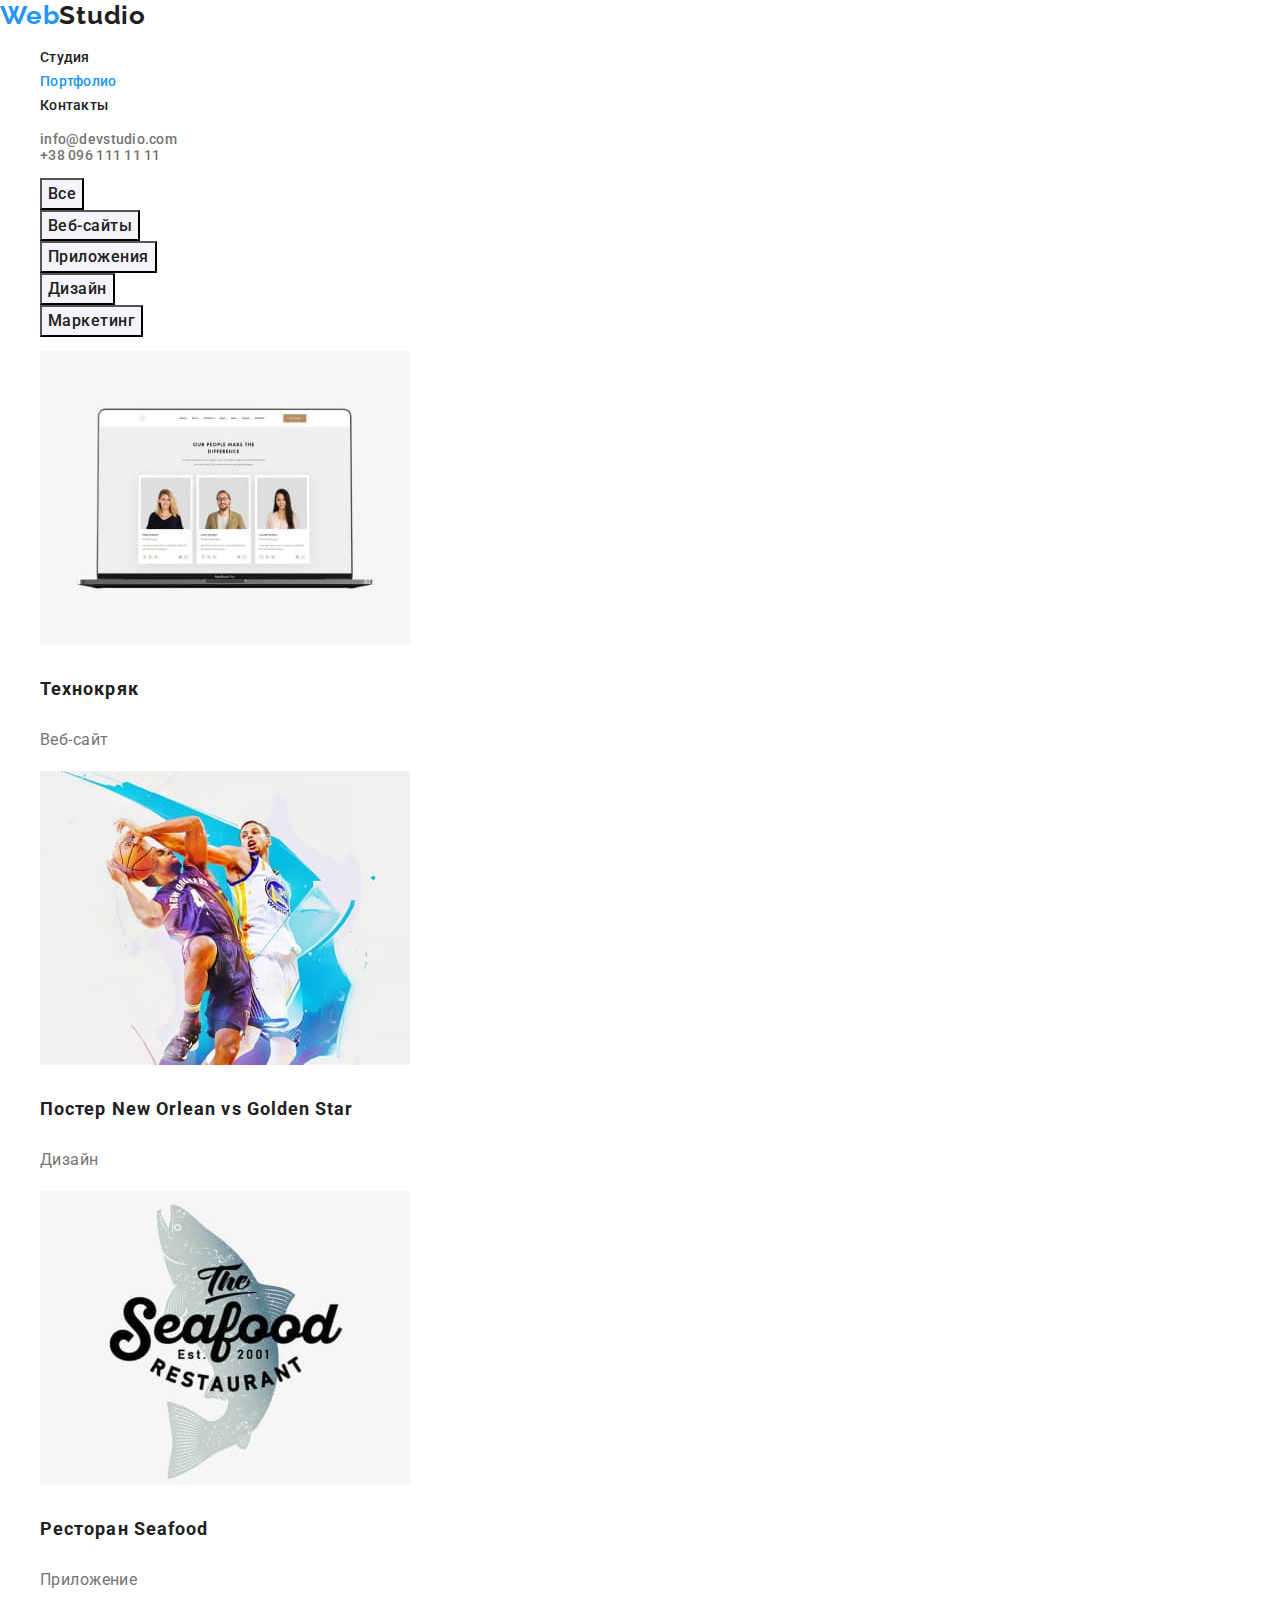
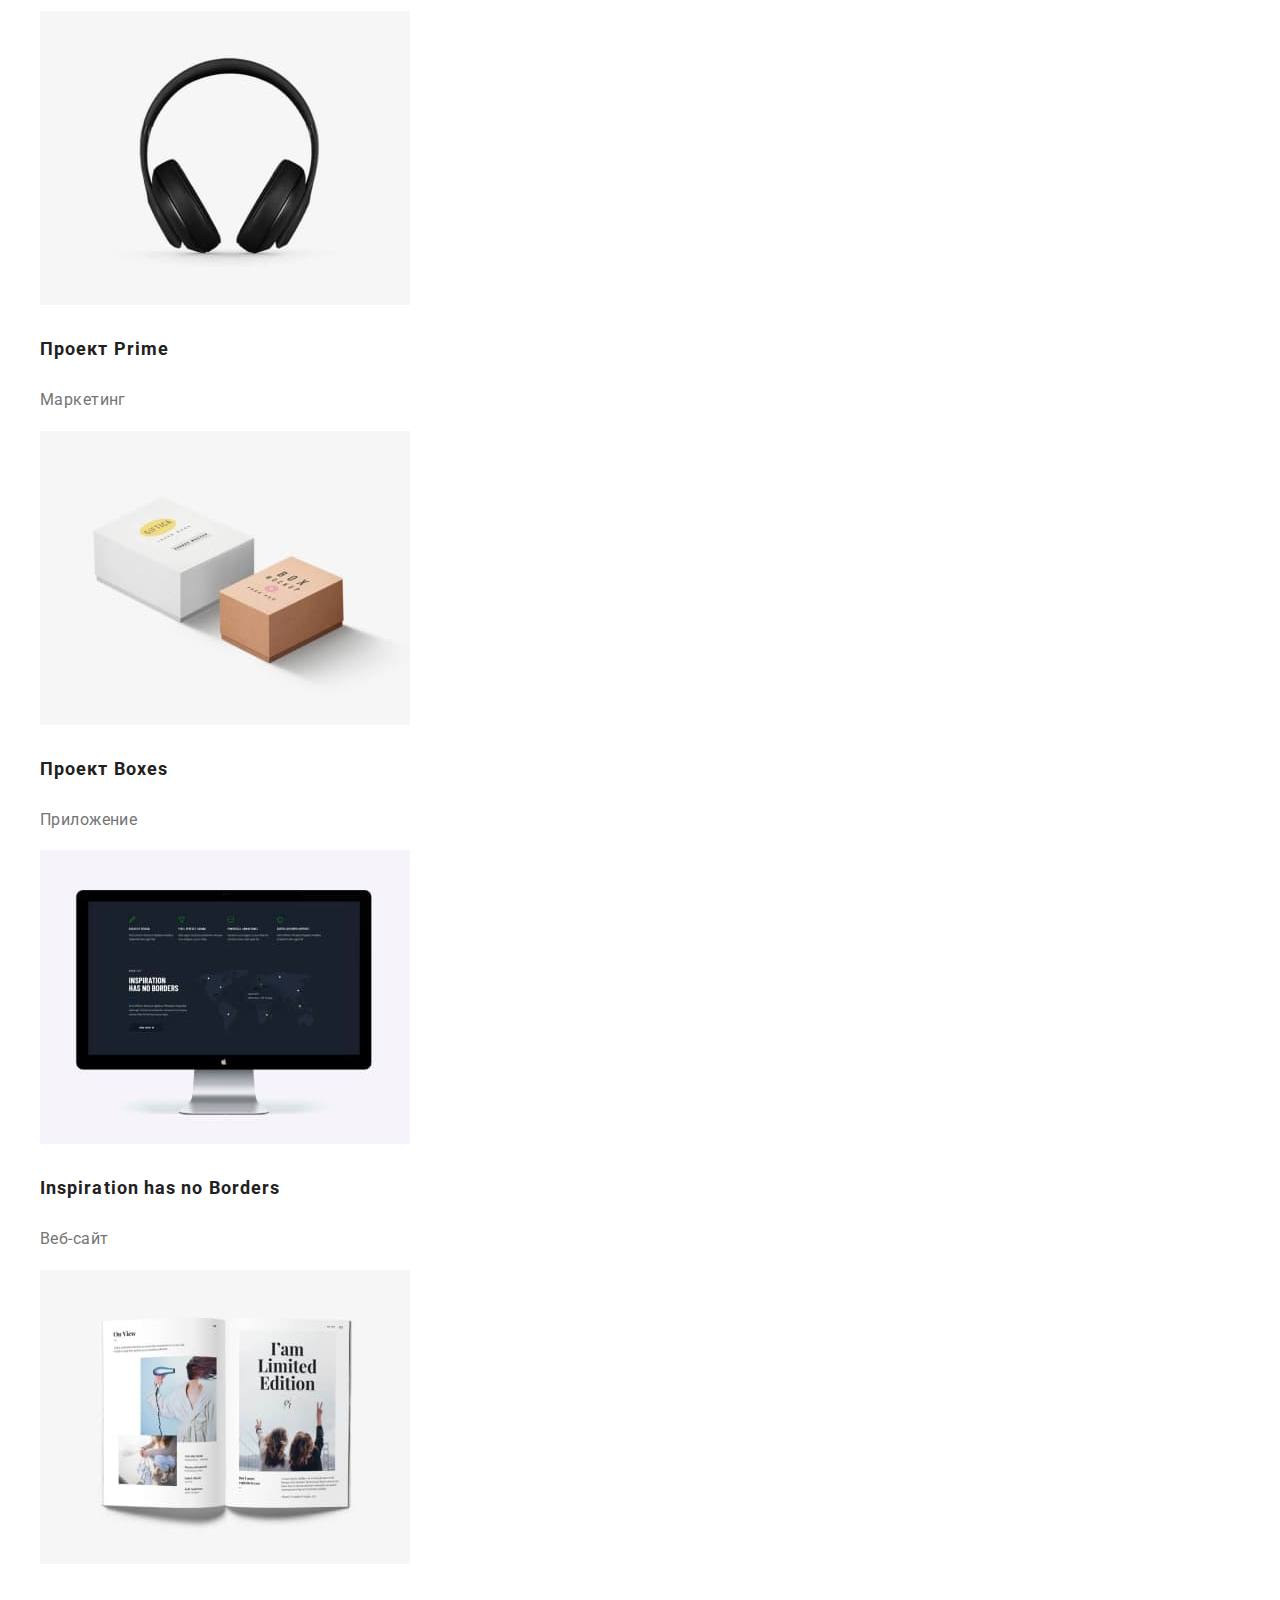
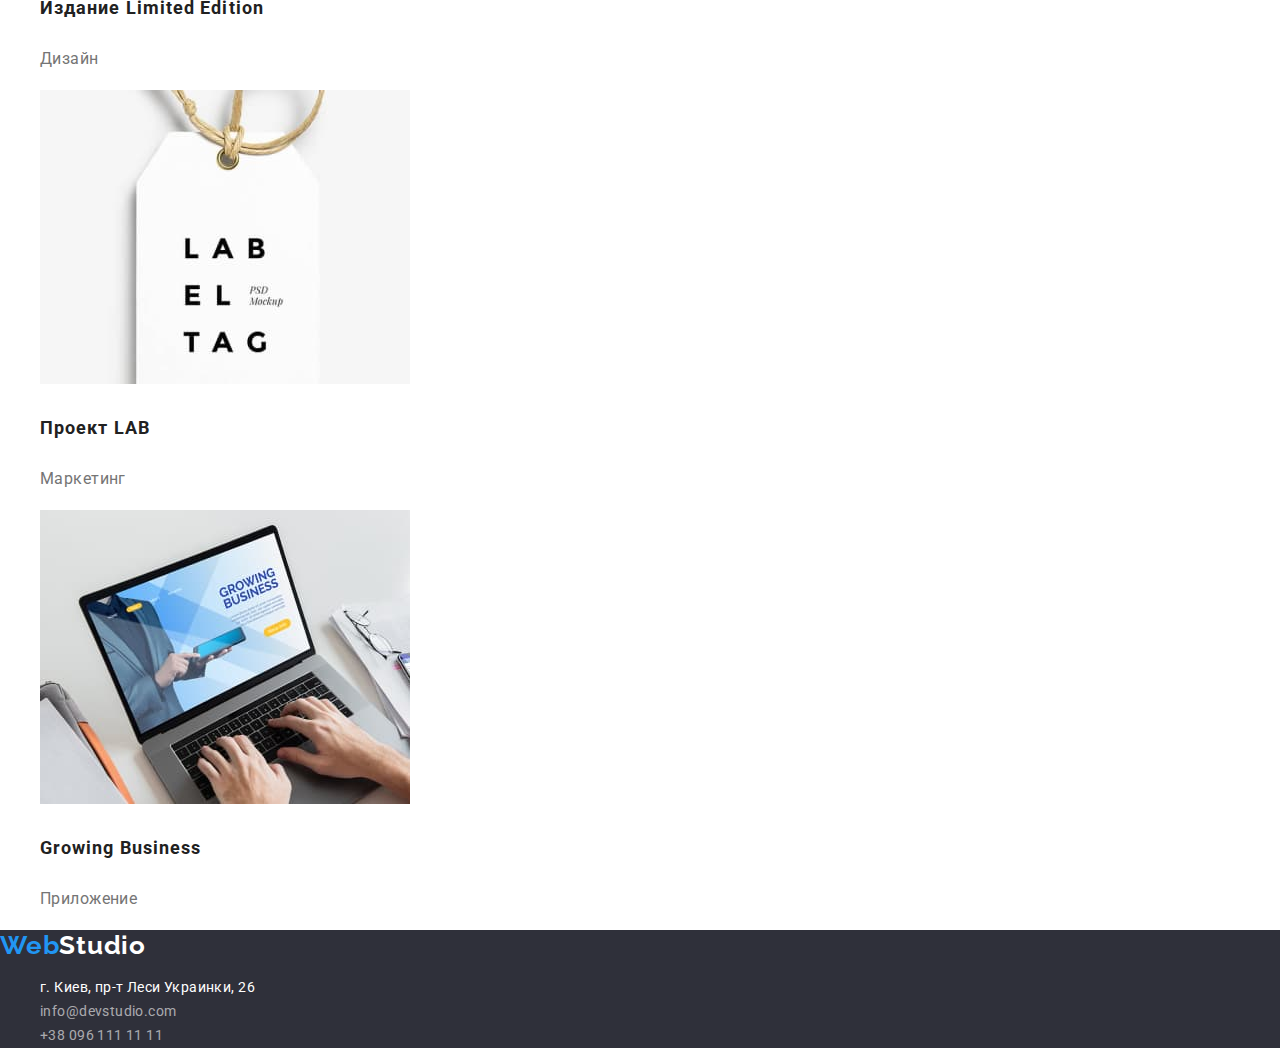
==== portfolio.html @ f7b24b86 "дОБавляет файлы из ДЗ2" ====
<!DOCTYPE html>
<html lang="ru">
<head>
    <meta charset="UTF-8">
    <meta http-equiv="X-UA-Compatible" content="IE=edge">
    <meta name="viewport" content="width=device-width, initial-scale=1.0">
    <title>Студия</title>
    <link rel="preconnect" href="https://fonts.gstatic.com">
    <link href="https://fonts.googleapis.com/css2?family=Raleway:wght@700&family=Roboto:wght@400;500;700;900&display=swap" rel="stylesheet">
    <link rel="stylesheet" href="https://cdnjs.cloudflare.com/ajax/libs/modern-normalize/1.0.0/modern-normalize.css">
    <link rel="stylesheet" href="./css/styles.css" />
</head>
<body>
<header class="header">   
    <nav>
        <a class="logo" href="./index.html" lang="en"><span class="accent-logo">Web</span>Studio</a>
    <ul class="list">
        <li><a class="link nav-item" href="./index.html">Студия</a></li>
        <li><a class="link nav-item current" href="./portfolio.html">Портфолио</a></li>
        <li><a class="link nav-item" href="">Контакты</a></li>
    </ul>
    </nav>
    <ul class="list contacts">
        <li><a class="link" href="mailto:info@devstudio.com">info@devstudio.com</a></li>
        <li><a class="link" href="tel:+380961111111">+38 096 111 11 11</a></li>
    </ul>
  
</header>

<main>
<section class="section portfolio">  
    <h1 class="portfolio-section-title">Наши работы</h1>
    <ul class="list">
        <li><button type="button" class="button">Все</button></li>
        <li><button type="button" class="button">Веб-сайты</button></li>
        <li><button type="button" class="button">Приложения</button></li>
        <li><button type="button" class="button">Дизайн</button></li>
        <li><button type="button" class="button">Маркетинг</button></li>               
    </ul>
    <ul class="list portfolio-item">
        <li>
            <img src="./images/portfolio/portfolio-item-1.jpg" alt="Технокряк" width="370" height="294">
        <h3 class="title">Технокряк</h3>
        <p class="category">Веб-сайт</p>
        </li>
        <li>
            <img src="./images/portfolio/portfolio-item-2.jpg" alt="Постер New Orlean vs Golden Star" width="370" height="294">
        <h3 class="title">Постер New Orlean vs Golden Star</h3>
        <p class="category">Дизайн</p>
        </li>
        <li>
            <img src="./images/portfolio/portfolio-item-3.jpg" alt="Ресторан Seafood" width="370" height="294">
        <h3 class="title">Ресторан Seafood</h3>
        <p class="category">Приложение</p>
        </li>
        <li>
            <img src="./images/portfolio/portfolio-item-4.jpg" alt="Проект Prime" width="370" height="294">
        <h3 class="title">Проект Prime</h3>
        <p class="category">Маркетинг</p>
        </li>
        <li>
            <img src="./images/portfolio/portfolio-item-5.jpg" alt="Проект Boxes" width="370" height="294">
        <h3 class="title">Проект Boxes</h3>
        <p class="category">Приложение</p>
        </li>
        <li>
            <img src="./images/portfolio/portfolio-item-6.jpg" alt="Inspiration has no Borders" width="370" height="294">
        <h3 class="title">Inspiration has no Borders</h3>
        <p class="category">Веб-сайт</p>
        </li>
        <li>
            <img src="./images/portfolio/portfolio-item-7.jpg" alt="Издание Limited Edition" width="370" height="294">
        <h3 class="title">Издание Limited Edition</h3>
        <p class="category">Дизайн</p>
        </li>
        <li>
            <img src="./images/portfolio/portfolio-item-8.jpg" alt="Проект LAB" width="370" height="294">
        <h3 class="title">Проект LAB</h3>
        <p class="category">Маркетинг</p>
        </li>
        <li>
            <img src="./images/portfolio/portfolio-item-9.jpg" alt="Growing Business" width="370" height="294">
        <h3 class="title">Growing Business</h3>
        <p class="category">Приложение</p>
        </li>
    </ul>
</section>  


</main>

<footer class="footer">
    
    <a class="logo alt-logo" href="./index.html" lang="en"><span class="accent-logo">Web</span>Studio</a>
    <address class="adress">
           
    <ul class="list">
        <li>г. Киев, пр-т Леси Украинки, 26</li>
        <li class="transp"><a class="link" href="mailto:info@devstudio.com">info@devstudio.com</a></li>
        <li class="transp"><a class="link" href="tel:+380961111111">+38 096 111 11 11</a></li>
    </ul>

    </address>

</footer>
</body>
</html>
---- css/styles.css ----
:root {
  --main-text-color: #757575;
  --title-color: #212121;
  --accent-color: #2196f3;
  --alt-title-color: #ffffff;
  --alt-text-color: #ffffff;
  --transp-text-color: rgba(255, 255, 255, 0.6);

  --background-color: #ffffff;
  --second-background-color: #f5f4fa;
  --dark-background-color: #2f303a;

  --main-font: "Roboto", sans-serif;
  --logo-font: "Raleway", sans-serif;
}

html {
  box-sizing: border-box;
}

*,
*::before,
*::after {
  box-sizing: inherit;
}

body {
  background: var(--background-color);
  font-family: var(--main-font);
  font-size: 14px;
  line-height: 1.71;
  letter-spacing: 0.03em;
  color: var(--main-text-color);
}

.link,
.logo {
  color: inherit;
  text-decoration: none;
}

.link:hover,
.link:focus {
  color: var(--accent-color);
}

.list {
  list-style: none;
}

.adress {
  font-style: inherit;
}

.nav-item {
  font-weight: 500;
  line-height: 1.14;
  letter-spacing: 0.02em;
  color: var(--title-color);
}

.current {
  color: var(--accent-color);
}

.header .contacts {
  font-weight: 500;
  line-height: 1.14;
  letter-spacing: 0.02em;
}
/* LOGO */

.logo {
  font-family: var(--logo-font);
  font-weight: 700;
  font-size: 26px;
  line-height: 1.19;
  letter-spacing: 0.03em;
  color: var(--title-color);
}
.alt-logo {
  color: var(--alt-title-color);
}

.accent-logo {
  color: var(--accent-color);
}

/* HERO */
.hero {
  background-color: var(--dark-background-color);
}

.hero-title {
  font-weight: 900;
  font-size: 44px;
  line-height: 1.36;
  text-align: center;
  letter-spacing: 0.06em;
  text-transform: uppercase;

  color: var(--alt-title-color);
}

.button {
  font-weight: 700;
  font-size: 16px;
  line-height: 1.9;
  display: flex;
  align-items: center;
  text-align: center;
  letter-spacing: 0.06em;
  color: var(--alt-text-color);

  background: var(--accent-color);
  cursor: pointer;
}

/* section */

.section-title {
  font-size: 36px;
  line-height: 1.17;
  text-align: center;
  letter-spacing: 0.03em;

  color: var(--title-color);
}

/* features */

.features .title {
  font-size: 14px;
  line-height: 1.14;
  text-transform: uppercase;
  color: var(--title-color);
}

.features .section-title,
.portfolio-section-title {
  position: absolute !important;
  clip: rect(1px 1px 1px 1px);
  clip: rect(1px, 1px, 1px, 1px);
  padding: 0 !important;
  border: 0 !important;
  height: 1px !important;
  width: 1px !important;
  overflow: hidden;
}

/* team */
.team {
  background-color: var(--second-background-color);
}
.team-item {
  background-color: var(--white-background-color);
}

.team-items .title {
  font-weight: 500;
  font-size: 16px;
  line-height: 1.19;
  text-align: center;
  color: var(--title-color);
}

.team-items p {
  font-size: 16px;
  line-height: 1.19;
  text-align: center;
}

/* portfolio */
.portfolio .button {
  font-weight: 500;
  font-size: 16px;
  line-height: 1.62;
  text-align: center;
  letter-spacing: 0.03em;
  color: var(--title-color);

  background: var(--second-background-color);
  cursor: pointer;
}

.portfolio .button:hover,
.portfolio .button:focus {
  color: var(--alt-text-color);
  background: var(--accent-color);
  box-shadow: 0px 3px 1px rgba(0, 0, 0, 0.1), 0px 1px 2px rgba(0, 0, 0, 0.08),
    0px 2px 2px rgba(0, 0, 0, 0.12);
  border-radius: 4px;
}

.portfolio-item .title {
  font-weight: 700;
  font-size: 18px;
  line-height: 2;
  letter-spacing: 0.06em;
  color: var(--title-color);
}

.category {
  font-size: 16px;
  line-height: 1.87;
}

.footer {
  background-color: var(--dark-background-color);
}
.footer .list {
  color: var(--alt-text-color);
}
.transp {
  color: var(--transp-text-color);
}
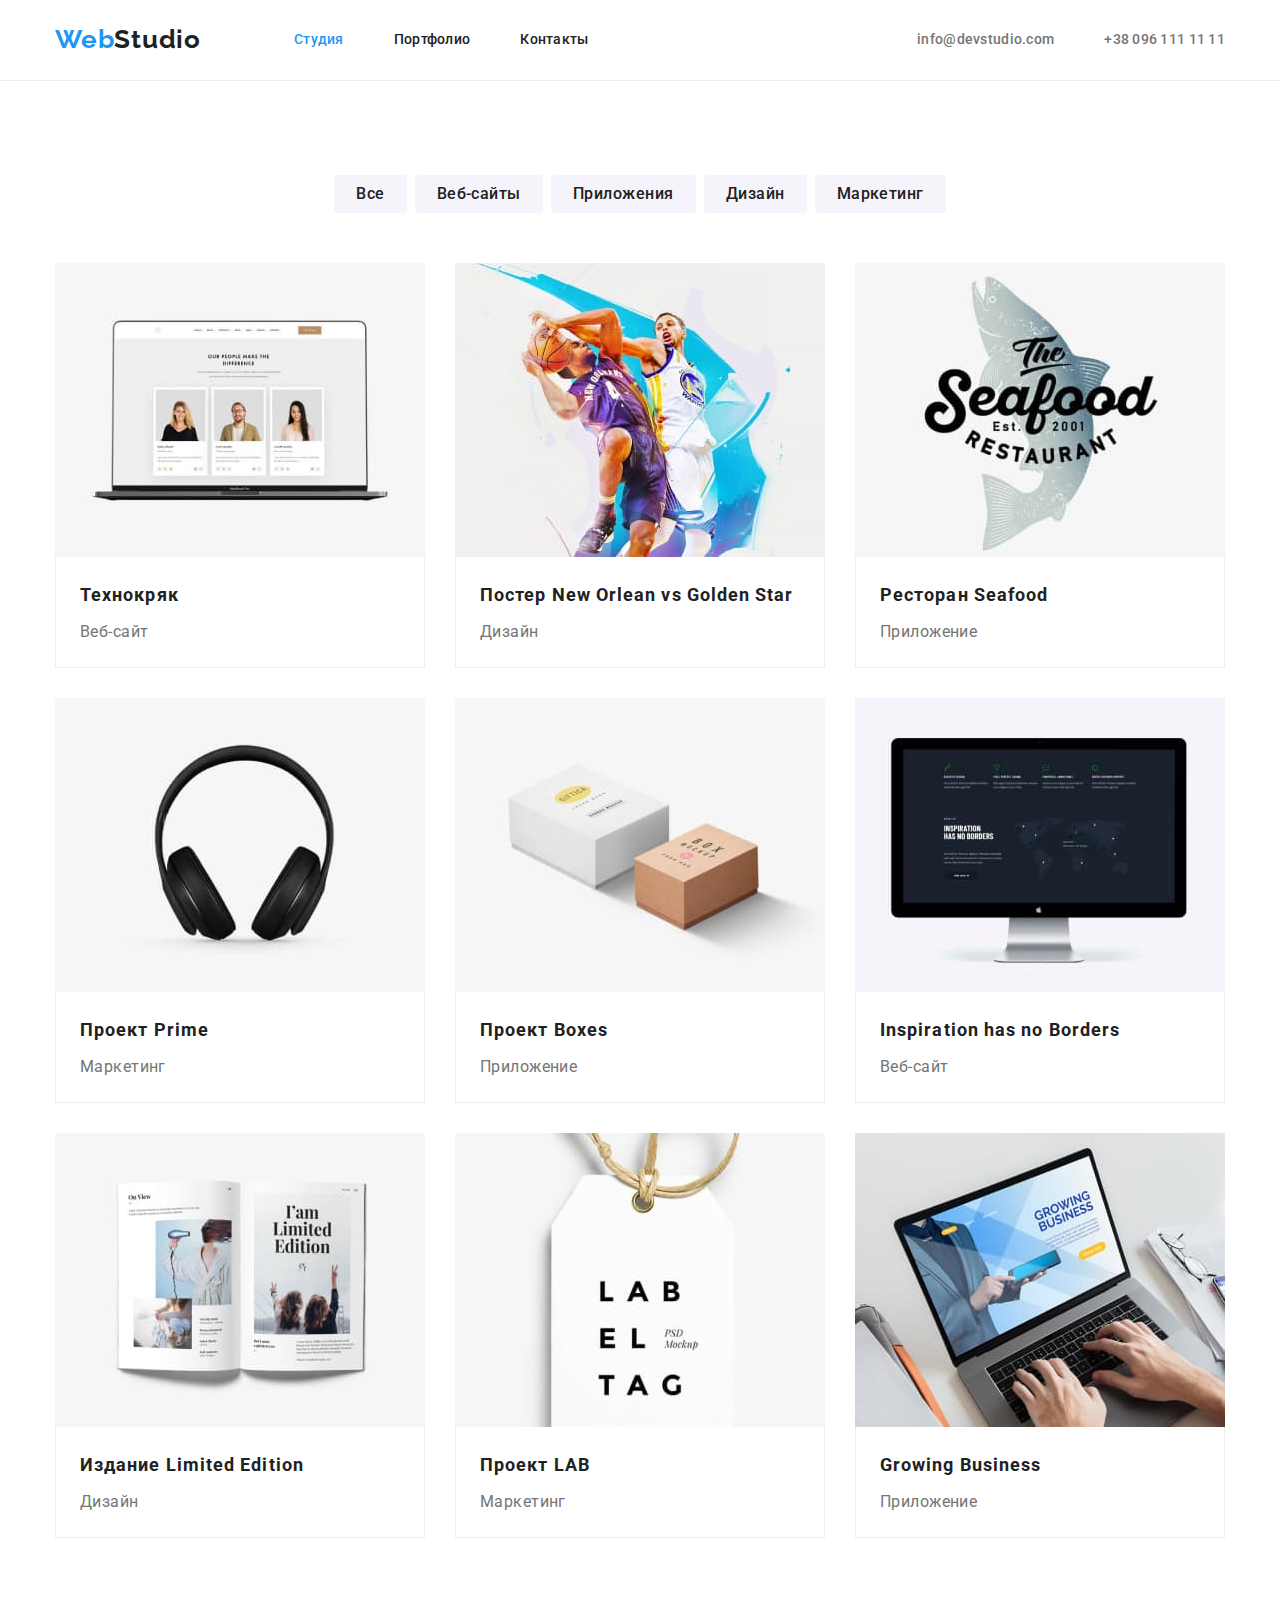
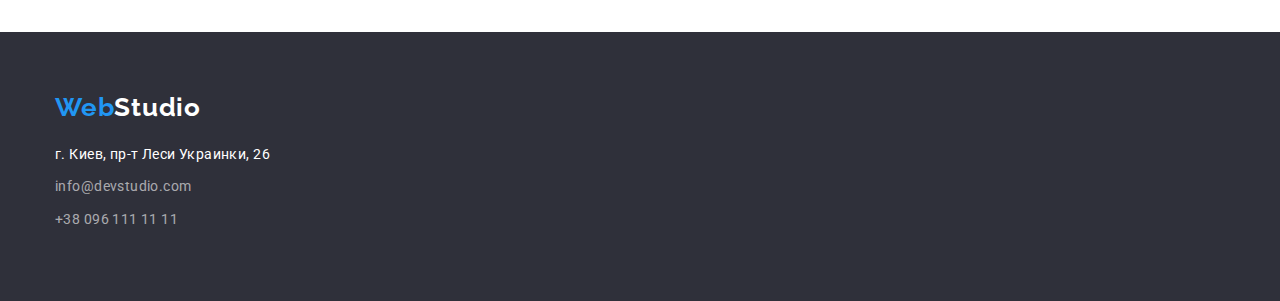
==== commit f5d1e3fa: "Добавляет стили, использует флекс-бокс" ====
--- a/portfolio.html
+++ b/portfolio.html
@@ -12,78 +12,108 @@
 </head>
 <body>
 <header class="header">   
-    <nav>
-        <a class="logo" href="./index.html" lang="en"><span class="accent-logo">Web</span>Studio</a>
-    <ul class="list">
-        <li><a class="link nav-item" href="./index.html">Студия</a></li>
-        <li><a class="link nav-item current" href="./portfolio.html">Портфолио</a></li>
-        <li><a class="link nav-item" href="">Контакты</a></li>
-    </ul>
-    </nav>
-    <ul class="list contacts">
-        <li><a class="link" href="mailto:info@devstudio.com">info@devstudio.com</a></li>
-        <li><a class="link" href="tel:+380961111111">+38 096 111 11 11</a></li>
-    </ul>
+    <div class="container">
+        <nav>
+            <a class="logo" href="./index.html" lang="en"><span class="accent-logo">Web</span>Studio</a>
+             <ul class="list site-nav">
+            <li><a class="link nav-item current" href="./index.html">Студия</a></li>
+            <li><a class="link nav-item" href="./portfolio.html">Портфолио</a></li>
+            <li><a class="link nav-item" href="">Контакты</a></li>
+        </ul>
+        </nav>
+        <ul class="list contacts">
+            <li><a class="link" href="mailto:info@devstudio.com">info@devstudio.com</a></li>
+            <li><a class="link" href="tel:+380961111111">+38 096 111 11 11</a></li>
+        </ul>
+    </div>
   
 </header>
 
 <main>
 <section class="section portfolio">  
-    <h1 class="portfolio-section-title">Наши работы</h1>
-    <ul class="list">
+    <div class="container">
+        <h1 class="portfolio-section-title">Наши работы</h1>
+    <ul class="list portfolio-menu">
         <li><button type="button" class="button">Все</button></li>
         <li><button type="button" class="button">Веб-сайты</button></li>
         <li><button type="button" class="button">Приложения</button></li>
         <li><button type="button" class="button">Дизайн</button></li>
         <li><button type="button" class="button">Маркетинг</button></li>               
     </ul>
-    <ul class="list portfolio-item">
-        <li>
-            <img src="./images/portfolio/portfolio-item-1.jpg" alt="Технокряк" width="370" height="294">
-        <h3 class="title">Технокряк</h3>
-        <p class="category">Веб-сайт</p>
+    <ul class="list portfolio-items">
+        <li class="portfolio-item">
+            <img class="portfolio-img" src="./images/portfolio/portfolio-item-1.jpg" alt="Технокряк" width="370" height="294">
+            <div class="caption">
+                <h3 class="title">Технокряк</h3>
+                <p class="category">Веб-сайт</p>
+            </div>
         </li>
-        <li>
-            <img src="./images/portfolio/portfolio-item-2.jpg" alt="Постер New Orlean vs Golden Star" width="370" height="294">
-        <h3 class="title">Постер New Orlean vs Golden Star</h3>
-        <p class="category">Дизайн</p>
+        <li class="portfolio-item">
+            <img class="portfolio-img" src="./images/portfolio/portfolio-item-2.jpg" alt="Постер New Orlean vs Golden Star" width="370" height="294">
+            <div class="caption">
+                
+                <h3 class="title">Постер New Orlean vs Golden Star</h3>
+                <p class="category">Дизайн</p>
+            </div>
         </li>
-        <li>
-            <img src="./images/portfolio/portfolio-item-3.jpg" alt="Ресторан Seafood" width="370" height="294">
-        <h3 class="title">Ресторан Seafood</h3>
-        <p class="category">Приложение</p>
+        <li class="portfolio-item">
+            <img class="portfolio-img" src="./images/portfolio/portfolio-item-3.jpg" alt="Ресторан Seafood" width="370" height="294">
+            <div class="caption">
+                
+                <h3 class="title">Ресторан Seafood</h3>
+                <p class="category">Приложение</p>
+            </div>
         </li>
-        <li>
-            <img src="./images/portfolio/portfolio-item-4.jpg" alt="Проект Prime" width="370" height="294">
-        <h3 class="title">Проект Prime</h3>
-        <p class="category">Маркетинг</p>
+        <li class="portfolio-item">
+            <img class="portfolio-img" src="./images/portfolio/portfolio-item-4.jpg" alt="Проект Prime" width="370" height="294">
+            <div class="caption">
+                
+                <h3 class="title">Проект Prime</h3>
+                <p class="category">Маркетинг</p>
+            </div>
         </li>
-        <li>
-            <img src="./images/portfolio/portfolio-item-5.jpg" alt="Проект Boxes" width="370" height="294">
-        <h3 class="title">Проект Boxes</h3>
-        <p class="category">Приложение</p>
+        <li class="portfolio-item">
+            <img class="portfolio-img" src="./images/portfolio/portfolio-item-5.jpg" alt="Проект Boxes" width="370" height="294">
+            <div class="caption">
+                
+                <h3 class="title">Проект Boxes</h3>
+                <p class="category">Приложение</p>
+            </div>
         </li>
-        <li>
-            <img src="./images/portfolio/portfolio-item-6.jpg" alt="Inspiration has no Borders" width="370" height="294">
-        <h3 class="title">Inspiration has no Borders</h3>
-        <p class="category">Веб-сайт</p>
+        <li class="portfolio-item">
+            <img class="portfolio-img" src="./images/portfolio/portfolio-item-6.jpg" alt="Inspiration has no Borders" width="370" height="294">
+            <div class="caption">
+                
+                <h3 class="title">Inspiration has no Borders</h3>
+                <p class="category">Веб-сайт</p>
+            </div>
         </li>
-        <li>
-            <img src="./images/portfolio/portfolio-item-7.jpg" alt="Издание Limited Edition" width="370" height="294">
-        <h3 class="title">Издание Limited Edition</h3>
-        <p class="category">Дизайн</p>
+        <li class="portfolio-item">
+            <img class="portfolio-img" src="./images/portfolio/portfolio-item-7.jpg" alt="Издание Limited Edition" width="370" height="294">
+            <div class="caption">
+                
+                <h3 class="title">Издание Limited Edition</h3>
+                <p class="category">Дизайн</p>
+            </div>
         </li>
-        <li>
-            <img src="./images/portfolio/portfolio-item-8.jpg" alt="Проект LAB" width="370" height="294">
-        <h3 class="title">Проект LAB</h3>
-        <p class="category">Маркетинг</p>
+        <li class="portfolio-item">
+            <img class="portfolio-img" src="./images/portfolio/portfolio-item-8.jpg" alt="Проект LAB" width="370" height="294">
+            <div class="caption">
+                
+                <h3 class="title">Проект LAB</h3>
+                <p class="category">Маркетинг</p>
+            </div>
         </li>
-        <li>
-            <img src="./images/portfolio/portfolio-item-9.jpg" alt="Growing Business" width="370" height="294">
-        <h3 class="title">Growing Business</h3>
-        <p class="category">Приложение</p>
+        <li class="portfolio-item">
+            <img class="portfolio-img" src="./images/portfolio/portfolio-item-9.jpg" alt="Growing Business" width="370" height="294">
+            <div class="caption">
+                
+                <h3 class="title">Growing Business</h3>
+                <p class="category">Приложение</p>
+            </div>
         </li>
     </ul>
+    </div>
 </section>  
 
 
@@ -91,17 +121,19 @@
 
 <footer class="footer">
     
-    <a class="logo alt-logo" href="./index.html" lang="en"><span class="accent-logo">Web</span>Studio</a>
-    <address class="adress">
-           
-    <ul class="list">
-        <li>г. Киев, пр-т Леси Украинки, 26</li>
-        <li class="transp"><a class="link" href="mailto:info@devstudio.com">info@devstudio.com</a></li>
-        <li class="transp"><a class="link" href="tel:+380961111111">+38 096 111 11 11</a></li>
-    </ul>
-
-    </address>
-
-</footer>
-</body>
-</html>+    <div class="container">
+        <a class="logo alt-logo" href="./index.html" lang="en"><span class="accent-logo">Web</span>Studio</a>
+        <address class="adress">
+               
+        <ul class="list">
+            <li>г. Киев, пр-т Леси Украинки, 26</li>
+            <li class="transp"><a class="link" href="mailto:info@devstudio.com">info@devstudio.com</a></li>
+            <li class="transp"><a class="link" href="tel:+380961111111">+38 096 111 11 11</a></li>
+        </ul>
+    
+        </address>
+    </div>
+       
+    </footer>
+    </body>
+    </html>--- a/css/styles.css
+++ b/css/styles.css
@@ -33,6 +33,25 @@
   color: var(--main-text-color);
 }
 
+h1,
+h2,
+h3,
+h4,
+h5,
+h6 {
+  margin: 0;
+  margin: 0;
+}
+ul {
+  margin: 0;
+  padding: 0;
+}
+
+p {
+  padding: 0;
+  margin: 0;
+}
+
 .link,
 .logo {
   color: inherit;
@@ -52,7 +71,45 @@
   font-style: inherit;
 }
 
+.container {
+  width: 1200px;
+  padding-left: 15px;
+  padding-right: 15px;
+  margin-left: auto;
+  margin-right: auto;
+}
+
+.header .container {
+  display: flex;
+  align-items: center;
+}
+
+.header nav {
+  display: flex;
+  align-items: center;
+}
+.site-nav li:not(:last-child) {
+  margin-right: 50px;
+}
+
+.contacts li:not(:last-child) {
+  margin-right: 50px;
+}
+
+.contacts .link {
+  display: block;
+  padding-top: 32px;
+  padding-bottom: 32px;
+}
+
+.list.site-nav {
+  display: flex;
+}
+
 .nav-item {
+  display: block;
+  padding-top: 32px;
+  padding-bottom: 32px;
   font-weight: 500;
   line-height: 1.14;
   letter-spacing: 0.02em;
@@ -64,9 +121,15 @@
 }
 
 .header .contacts {
+  display: flex;
+  margin-left: auto;
   font-weight: 500;
   line-height: 1.14;
   letter-spacing: 0.02em;
+}
+
+.header {
+  border-bottom: 1px solid #ececec;
 }
 /* LOGO */
 
@@ -78,17 +141,27 @@
   letter-spacing: 0.03em;
   color: var(--title-color);
 }
+
 .alt-logo {
   color: var(--alt-title-color);
 }
 
 .accent-logo {
   color: var(--accent-color);
+}
+
+.header .logo {
+  margin-right: 93px;
+  padding-top: 24px;
+  padding-bottom: 25px;
 }
 
 /* HERO */
 .hero {
   background-color: var(--dark-background-color);
+  text-align: center;
+  padding-top: 200px;
+  padding-bottom: 200px;
 }
 
 .hero-title {
@@ -100,23 +173,43 @@
   text-transform: uppercase;
 
   color: var(--alt-title-color);
+
+  width: 696px;
+  margin-left: auto;
+  margin-right: auto;
+  margin-bottom: 30px;
 }
 
 .button {
+  cursor: pointer;
+  border-radius: 4px;
+}
+
+.hero .button {
   font-weight: 700;
   font-size: 16px;
   line-height: 1.9;
-  display: flex;
-  align-items: center;
+
   text-align: center;
   letter-spacing: 0.06em;
   color: var(--alt-text-color);
 
   background: var(--accent-color);
-  cursor: pointer;
+  width: 200px;
+  height: 50px;
+  box-shadow: 0px 4px 4px rgba(0, 0, 0, 0.15);
 }
 
 /* section */
+
+.section {
+  padding-top: 94px;
+  padding-bottom: 94px;
+}
+
+.section.features {
+  padding-bottom: 0;
+}
 
 .section-title {
   font-size: 36px;
@@ -127,13 +220,26 @@
   color: var(--title-color);
 }
 
+.section-title.centered {
+  text-align: center;
+  margin-bottom: 50px;
+}
 /* features */
+
+.features .list {
+  display: flex;
+}
+
+.features li:not(:last-child) {
+  margin-right: 30px;
+}
 
 .features .title {
   font-size: 14px;
   line-height: 1.14;
   text-transform: uppercase;
   color: var(--title-color);
+  margin-bottom: 10px;
 }
 
 .features .section-title,
@@ -148,12 +254,37 @@
   overflow: hidden;
 }
 
+/* work */
+.work .list {
+  display: flex;
+}
+
+.work .list-item:not(:last-child) {
+  margin-right: 30px;
+}
+
+.work img {
+  display: block;
+}
+
 /* team */
+
+.list.team-items {
+  display: flex;
+}
+
 .team {
   background-color: var(--second-background-color);
 }
 .team-item {
-  background-color: var(--white-background-color);
+  background-color: var(--background-color);
+  box-shadow: 0px 1px 3px rgba(0, 0, 0, 0.12), 0px 1px 1px rgba(0, 0, 0, 0.14),
+    0px 2px 1px rgba(0, 0, 0, 0.2);
+  border-radius: 0px 0px 4px 4px;
+}
+
+.team-item:not(:last-child) {
+  margin-right: 30px;
 }
 
 .team-items .title {
@@ -162,16 +293,30 @@
   line-height: 1.19;
   text-align: center;
   color: var(--title-color);
+  margin-bottom: 10px;
+}
+.team-item .team-item-pic {
+  margin-bottom: 30px;
 }
 
 .team-items p {
   font-size: 16px;
   line-height: 1.19;
   text-align: center;
+  margin-bottom: 30px;
 }
 
 /* portfolio */
+
+.portfolio-menu {
+  display: flex;
+  justify-content: center;
+  margin-bottom: 50px;
+}
+
 .portfolio .button {
+  padding: 6px 22px;
+
   font-weight: 500;
   font-size: 16px;
   line-height: 1.62;
@@ -180,7 +325,12 @@
   color: var(--title-color);
 
   background: var(--second-background-color);
-  cursor: pointer;
+  border-width: 0px;
+  box-shadow: none;
+}
+
+.portfolio-menu > li:not(:last-child) {
+  margin-right: 8px;
 }
 
 .portfolio .button:hover,
@@ -192,7 +342,39 @@
   border-radius: 4px;
 }
 
-.portfolio-item .title {
+.list.portfolio-items {
+  display: flex;
+  flex-wrap: wrap;
+}
+
+.portfolio-item {
+  margin-right: 30px;
+  margin-bottom: 30px;
+}
+
+.caption {
+  padding-top: 20px;
+  padding-bottom: 20px;
+  border: 1px solid #eeeeee;
+  border-top: transparent;
+}
+
+.portfolio-item:nth-child(3n) {
+  margin-right: 0px;
+}
+
+.portfolio-item:nth-last-child(-n + 3) {
+  margin-bottom: 0;
+}
+
+.portfolio-img {
+  display: block;
+}
+
+.portfolio-items .title {
+  display: block;
+  margin-left: 24px;
+  margin-bottom: 4px;
   font-weight: 700;
   font-size: 18px;
   line-height: 2;
@@ -200,17 +382,32 @@
   color: var(--title-color);
 }
 
-.category {
+.portfolio-items .category {
+  display: block;
+  margin-left: 24px;
   font-size: 16px;
   line-height: 1.87;
 }
 
+/* footer */
+
 .footer {
   background-color: var(--dark-background-color);
+  padding-top: 60px;
+  padding-bottom: 60px;
 }
 .footer .list {
   color: var(--alt-text-color);
 }
+.footer .logo {
+  display: block;
+  margin-bottom: 20px;
+}
+.footer li {
+  display: block;
+  margin-bottom: 9px;
+}
+
 .transp {
   color: var(--transp-text-color);
 }
